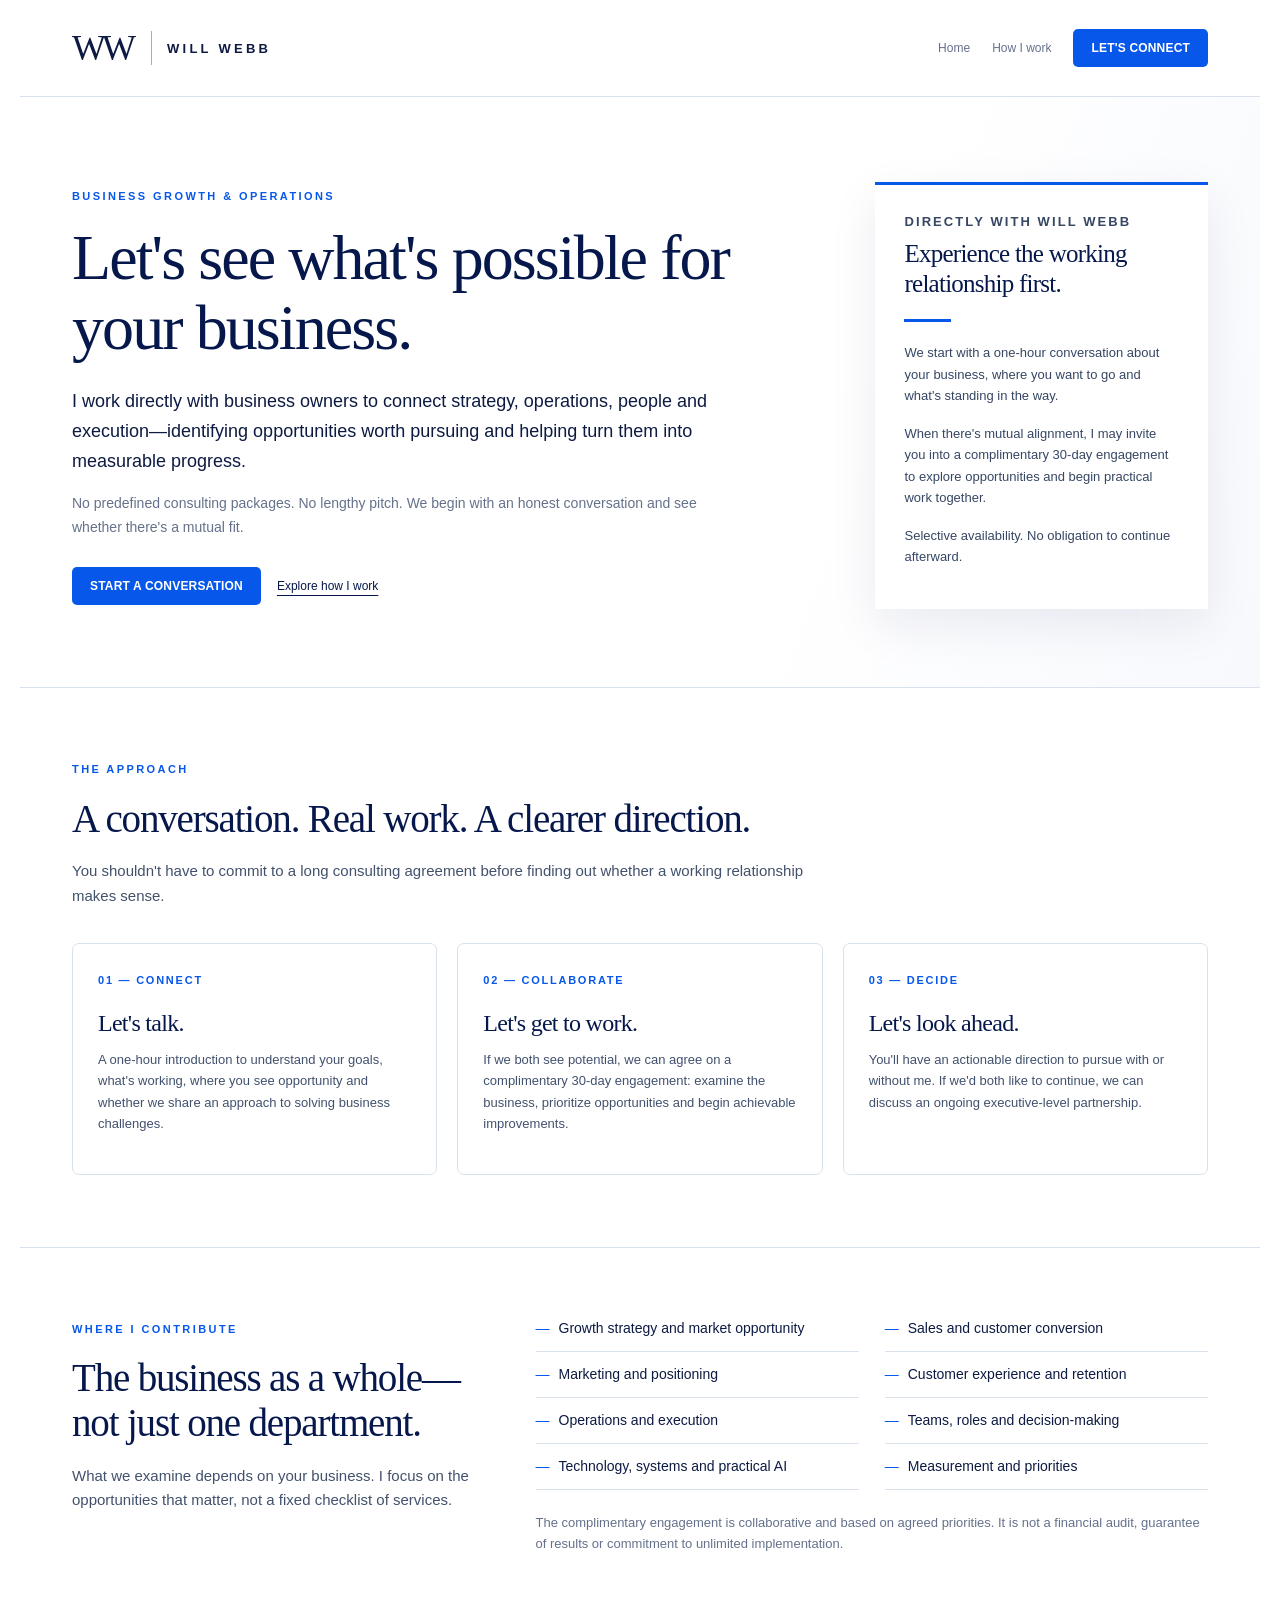
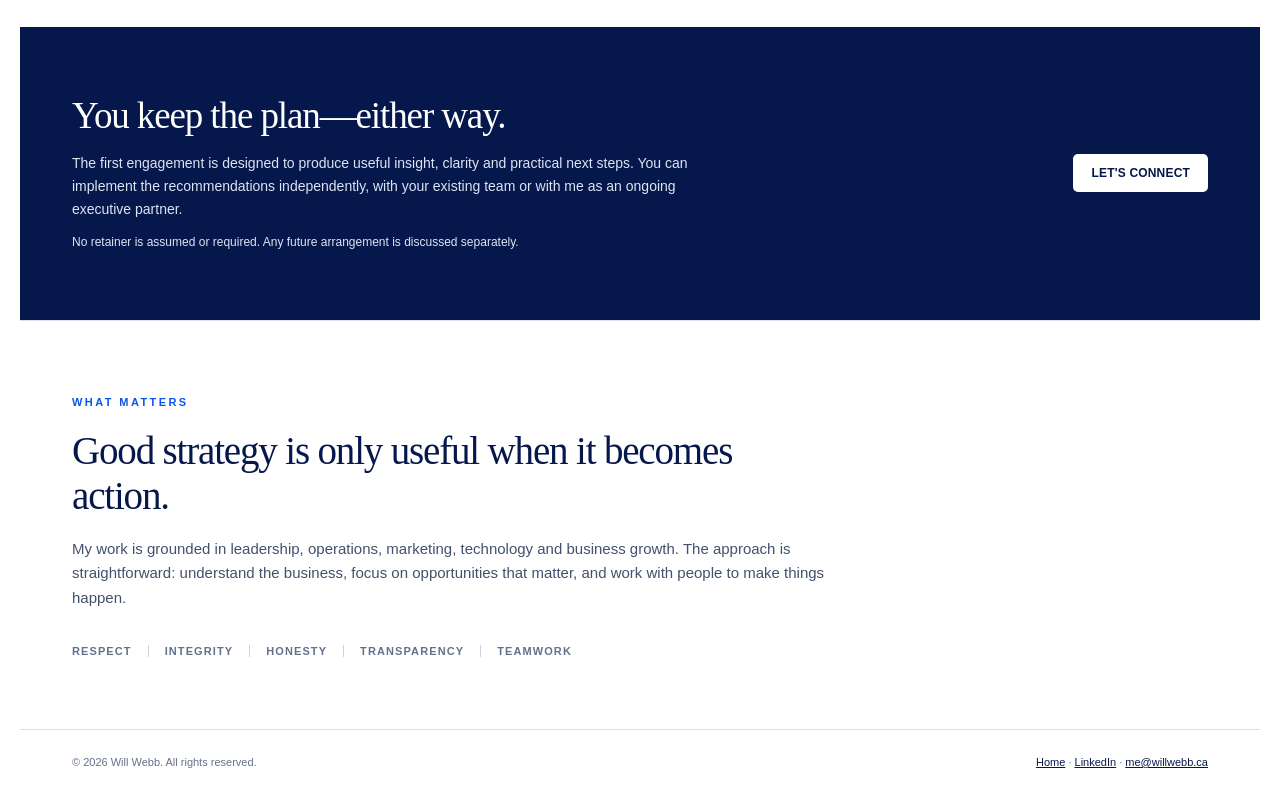
==== work-together/index.html @ a10a7e1a "Draft executive growth engagement landing page" ====
<!doctype html>
<html lang="en-CA">
<head>
<meta charset="utf-8"><meta name="viewport" content="width=device-width,initial-scale=1">
<title>Work Together | Will Webb — Business Growth & Operations</title>
<meta name="description" content="Work directly with Will Webb on business growth, operations and execution. Begin with a conversation; where there's mutual fit, explore a complimentary 30-day working engagement.">
<link rel="canonical" href="https://www.willwebb.ca/work-together/">
<link rel="icon" href="../favicon.svg" type="image/svg+xml">
<meta name="robots" content="index,follow">
<meta property="og:type" content="website"><meta property="og:title" content="Work Together | Will Webb">
<meta property="og:description" content="A conversation first. Real work next. No preset packages or obligation to continue.">
<meta property="og:url" content="https://www.willwebb.ca/work-together/">
<style>
:root{--navy:#06184b;--blue:#0757ea;--text:#0d1a42;--muted:#65718b;--line:#d9e1ec;--pale:#f4f7fc}
*{box-sizing:border-box}html{scroll-behavior:smooth}body{margin:0;background:#fff;color:var(--text);font-family:Arial,Helvetica,sans-serif;-webkit-font-smoothing:antialiased}a{color:inherit}h1,h2,h3{font-family:Georgia,'Times New Roman',serif;font-weight:400;color:var(--navy);letter-spacing:-.03em;margin:0}p{margin:0;line-height:1.65}.page{max-width:1240px;margin:auto}header{padding:29px 52px;border-bottom:1px solid var(--line);display:flex;align-items:center;justify-content:space-between;gap:20px}.identity{display:flex;gap:15px;align-items:center;text-decoration:none}.monogram{font:400 36px/1 Georgia,serif;letter-spacing:-.11em;padding-right:4px}.bar{width:1px;height:34px;background:#a1adc0}.brand{font-size:13px;font-weight:700;letter-spacing:.25em}.nav{display:flex;gap:22px;align-items:center}.nav a{text-decoration:none;color:var(--muted);font-size:12px}.nav a:hover{color:var(--blue)}.top-cta,.btn{display:inline-flex;justify-content:center;align-items:center;background:var(--blue);color:#fff!important;padding:12px 18px;border-radius:5px;text-decoration:none!important;font-size:12px;font-weight:700;letter-spacing:.015em;transition:background .2s}.btn:hover,.top-cta:hover{background:#0644b9}
.hero{padding:85px 52px 78px;display:grid;grid-template-columns:minmax(0,1.5fr) minmax(250px,.68fr);gap:70px;align-items:center;min-height:530px;background:linear-gradient(110deg,#fff 0%,#fff 64%,#f7f9fd 100%)}.eyebrow{font-size:11px;color:var(--blue);text-transform:uppercase;letter-spacing:.22em;font-weight:700;margin-bottom:18px}.hero h1{font-size:clamp(40px,5vw,64px);line-height:1.09;max-width:700px}.lead{font-size:18px;max-width:660px;margin-top:25px}.sublead{font-size:14px;max-width:650px;margin-top:16px;color:var(--muted)}.actions{margin-top:28px;display:flex;gap:16px;align-items:center;flex-wrap:wrap}.secondary{font-size:12px;text-decoration:underline;text-underline-offset:5px;color:var(--navy)}.hero-aside{border-top:3px solid var(--blue);padding:26px 29px;background:#fff;box-shadow:0 16px 46px rgba(6,24,75,.08)}.hero-aside h2{font-size:25px;line-height:1.2;margin-bottom:15px}.hero-aside p{font-size:13px;color:#364663;margin:0 0 16px}.aside-label{font-size:10px;letter-spacing:.16em;text-transform:uppercase;color:var(--muted);font-weight:700;margin:0 0 7px!important}.rule{width:47px;height:3px;background:var(--blue);margin:20px 0}.section{padding:72px 52px;border-top:1px solid var(--line)}.section h2{font-size:39px;line-height:1.15;max-width:740px}.section-intro{margin:18px 0 34px;max-width:770px;font-size:15px;color:#42516c}.three{display:grid;grid-template-columns:repeat(3,minmax(0,1fr));gap:20px}.step{padding:26px 25px 28px;border:1px solid var(--line);border-radius:7px;min-height:232px}.step-num{font-size:11px;color:var(--blue);font-weight:700;letter-spacing:.16em}.step h3{font-size:24px;margin:22px 0 12px}.step p{font-size:13px;color:#41516e}.work{display:grid;grid-template-columns:minmax(0,.75fr) minmax(0,1.25fr);gap:60px;align-items:start}.work ul{margin:0;padding:0;list-style:none;display:grid;grid-template-columns:1fr 1fr;gap:14px 26px}.work li{padding:0 0 15px;border-bottom:1px solid var(--line);font-size:14px}.work li:before{content:'—';color:var(--blue);margin-right:9px}.note{font-size:13px;color:var(--muted);margin-top:22px}.band{background:var(--navy);color:#fff;padding:67px 52px;display:grid;grid-template-columns:1.2fr .8fr;gap:55px;align-items:center}.band h2{color:#fff;font-size:37px;margin-bottom:15px}.band p{color:#dce4f5;font-size:14px}.band .btn{justify-self:end;background:#fff;color:var(--navy)!important}.small{font-size:12px!important;margin-top:12px}.values{display:flex;gap:16px;flex-wrap:wrap;margin-top:32px;color:#63718b;font-size:11px;font-weight:700;letter-spacing:.1em;text-transform:uppercase}.values span{border-right:1px solid #cad2e1;padding-right:16px}.values span:last-child{border:0;padding:0}.footer{border-top:1px solid var(--line);padding:26px 52px;color:var(--muted);font-size:11px;display:flex;align-items:center;justify-content:space-between;gap:20px}.footer a{color:var(--navy)}.fine{font-size:12px;color:var(--muted);max-width:740px;margin-top:15px}.print{display:none}
@media(max-width:850px){header{padding:23px 6%}.hero,.section,.band{padding-left:6%;padding-right:6%}.hero{grid-template-columns:1fr;gap:36px;min-height:0;padding-top:62px;padding-bottom:55px}.hero-aside{max-width:540px}.three{grid-template-columns:1fr}.step{min-height:unset}.work,.band{grid-template-columns:1fr;gap:25px}.band .btn{justify-self:start}}
@media(max-width:550px){header{flex-wrap:wrap}.brand{font-size:11px}.nav{width:100%;justify-content:space-between}.nav a{font-size:11px}.top-cta{padding:10px 12px}.hero h1{font-size:42px}.lead{font-size:16px}.section h2{font-size:33px}.work ul{grid-template-columns:1fr}.footer{padding:24px 6%;display:block;line-height:2}.values{gap:10px}.values span{padding-right:10px}}
@media(prefers-reduced-motion:reduce){html{scroll-behavior:auto}*{transition:none!important}}
</style>
</head>
<body><div class="page">
<header><a class="identity" href="../" aria-label="Will Webb home"><span class="monogram">WW</span><span class="bar"></span><span class="brand">WILL WEBB</span></a><nav class="nav"><a href="../">Home</a><a href="#approach">How I work</a><a class="top-cta" href="mailto:me@willwebb.ca?subject=Introduction%20-%20Business%20Growth%20%26%20Operations">LET'S CONNECT</a></nav></header>
<main>
<section class="hero">
<div><p class="eyebrow">Business growth &amp; operations</p><h1>Let's see what's possible for your business.</h1><p class="lead">I work directly with business owners to connect strategy, operations, people and execution—identifying opportunities worth pursuing and helping turn them into measurable progress.</p><p class="sublead">No predefined consulting packages. No lengthy pitch. We begin with an honest conversation and see whether there's a mutual fit.</p><div class="actions"><a class="btn" href="mailto:me@willwebb.ca?subject=Introduction%20-%20Business%20Growth%20%26%20Operations">START A CONVERSATION</a><a class="secondary" href="#approach">Explore how I work</a></div></div>
<aside class="hero-aside"><p class="aside-label">Directly with Will Webb</p><h2>Experience the working relationship first.</h2><div class="rule"></div><p>We start with a one-hour conversation about your business, where you want to go and what's standing in the way.</p><p>When there's mutual alignment, I may invite you into a complimentary 30-day engagement to explore opportunities and begin practical work together.</p><p class="fine">Selective availability. No obligation to continue afterward.</p></aside>
</section>
<section class="section" id="approach"><p class="eyebrow">The approach</p><h2>A conversation. Real work. A clearer direction.</h2><p class="section-intro">You shouldn't have to commit to a long consulting agreement before finding out whether a working relationship makes sense.</p><div class="three"><article class="step"><span class="step-num">01 — CONNECT</span><h3>Let's talk.</h3><p>A one-hour introduction to understand your goals, what's working, where you see opportunity and whether we share an approach to solving business challenges.</p></article><article class="step"><span class="step-num">02 — COLLABORATE</span><h3>Let's get to work.</h3><p>If we both see potential, we can agree on a complimentary 30-day engagement: examine the business, prioritize opportunities and begin achievable improvements.</p></article><article class="step"><span class="step-num">03 — DECIDE</span><h3>Let's look ahead.</h3><p>You'll have an actionable direction to pursue with or without me. If we'd both like to continue, we can discuss an ongoing executive-level partnership.</p></article></div></section>
<section class="section work" id="scope"><div><p class="eyebrow">Where I contribute</p><h2>The business as a whole—not just one department.</h2><p class="section-intro">What we examine depends on your business. I focus on the opportunities that matter, not a fixed checklist of services.</p></div><div><ul><li>Growth strategy and market opportunity</li><li>Sales and customer conversion</li><li>Marketing and positioning</li><li>Customer experience and retention</li><li>Operations and execution</li><li>Teams, roles and decision-making</li><li>Technology, systems and practical AI</li><li>Measurement and priorities</li></ul><p class="note">The complimentary engagement is collaborative and based on agreed priorities. It is not a financial audit, guarantee of results or commitment to unlimited implementation.</p></div></section>
<section class="band"><div><h2>You keep the plan—either way.</h2><p>The first engagement is designed to produce useful insight, clarity and practical next steps. You can implement the recommendations independently, with your existing team or with me as an ongoing executive partner.</p><p class="small">No retainer is assumed or required. Any future arrangement is discussed separately.</p></div><a class="btn" href="mailto:me@willwebb.ca?subject=Let's%20Connect%20-%20Will%20Webb">LET'S CONNECT</a></section>
<section class="section"><p class="eyebrow">What matters</p><h2>Good strategy is only useful when it becomes action.</h2><p class="section-intro">My work is grounded in leadership, operations, marketing, technology and business growth. The approach is straightforward: understand the business, focus on opportunities that matter, and work with people to make things happen.</p><div class="values"><span>Respect</span><span>Integrity</span><span>Honesty</span><span>Transparency</span><span>Teamwork</span></div></section>
</main><footer class="footer"><span>© 2026 Will Webb. All rights reserved.</span><span><a href="../">Home</a> · <a href="https://www.linkedin.com/in/wwebb/" target="_blank" rel="noopener noreferrer">LinkedIn</a> · <a href="mailto:me@willwebb.ca">me@willwebb.ca</a></span></footer>
</div></body></html>
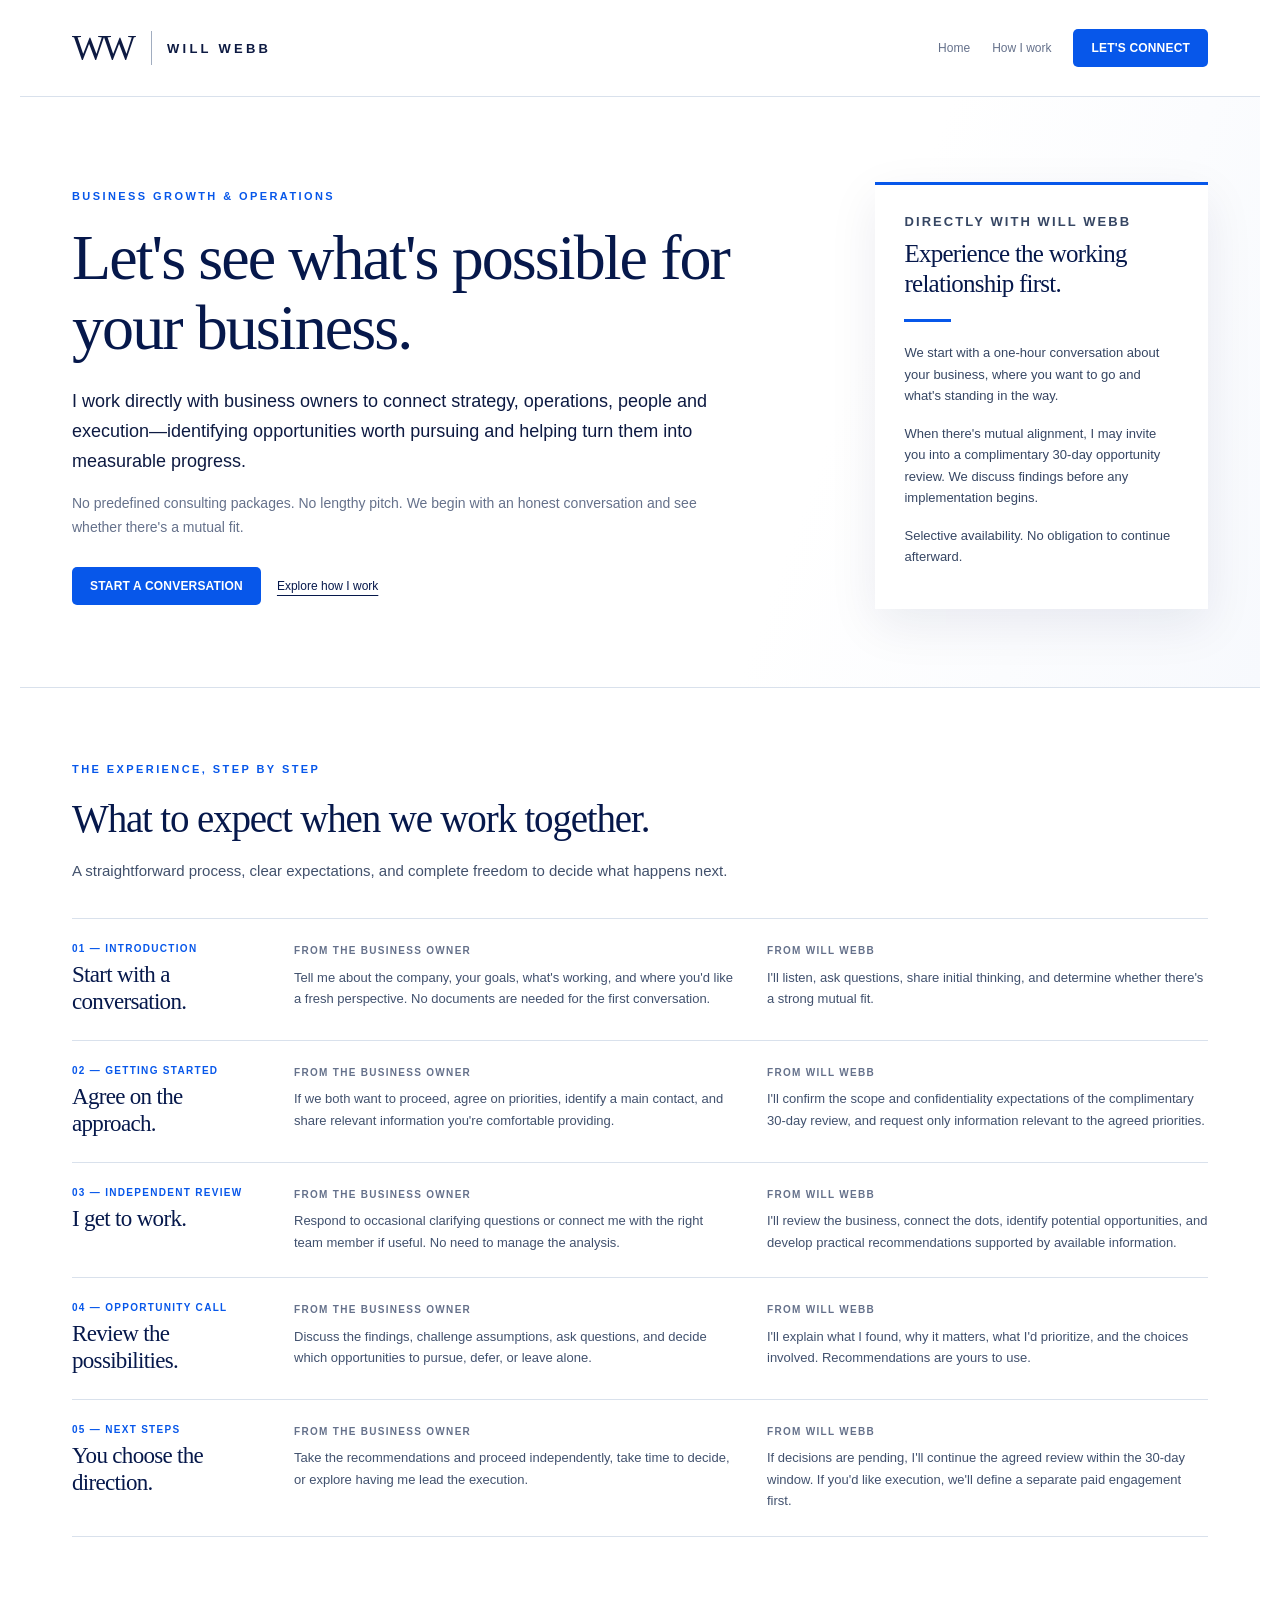
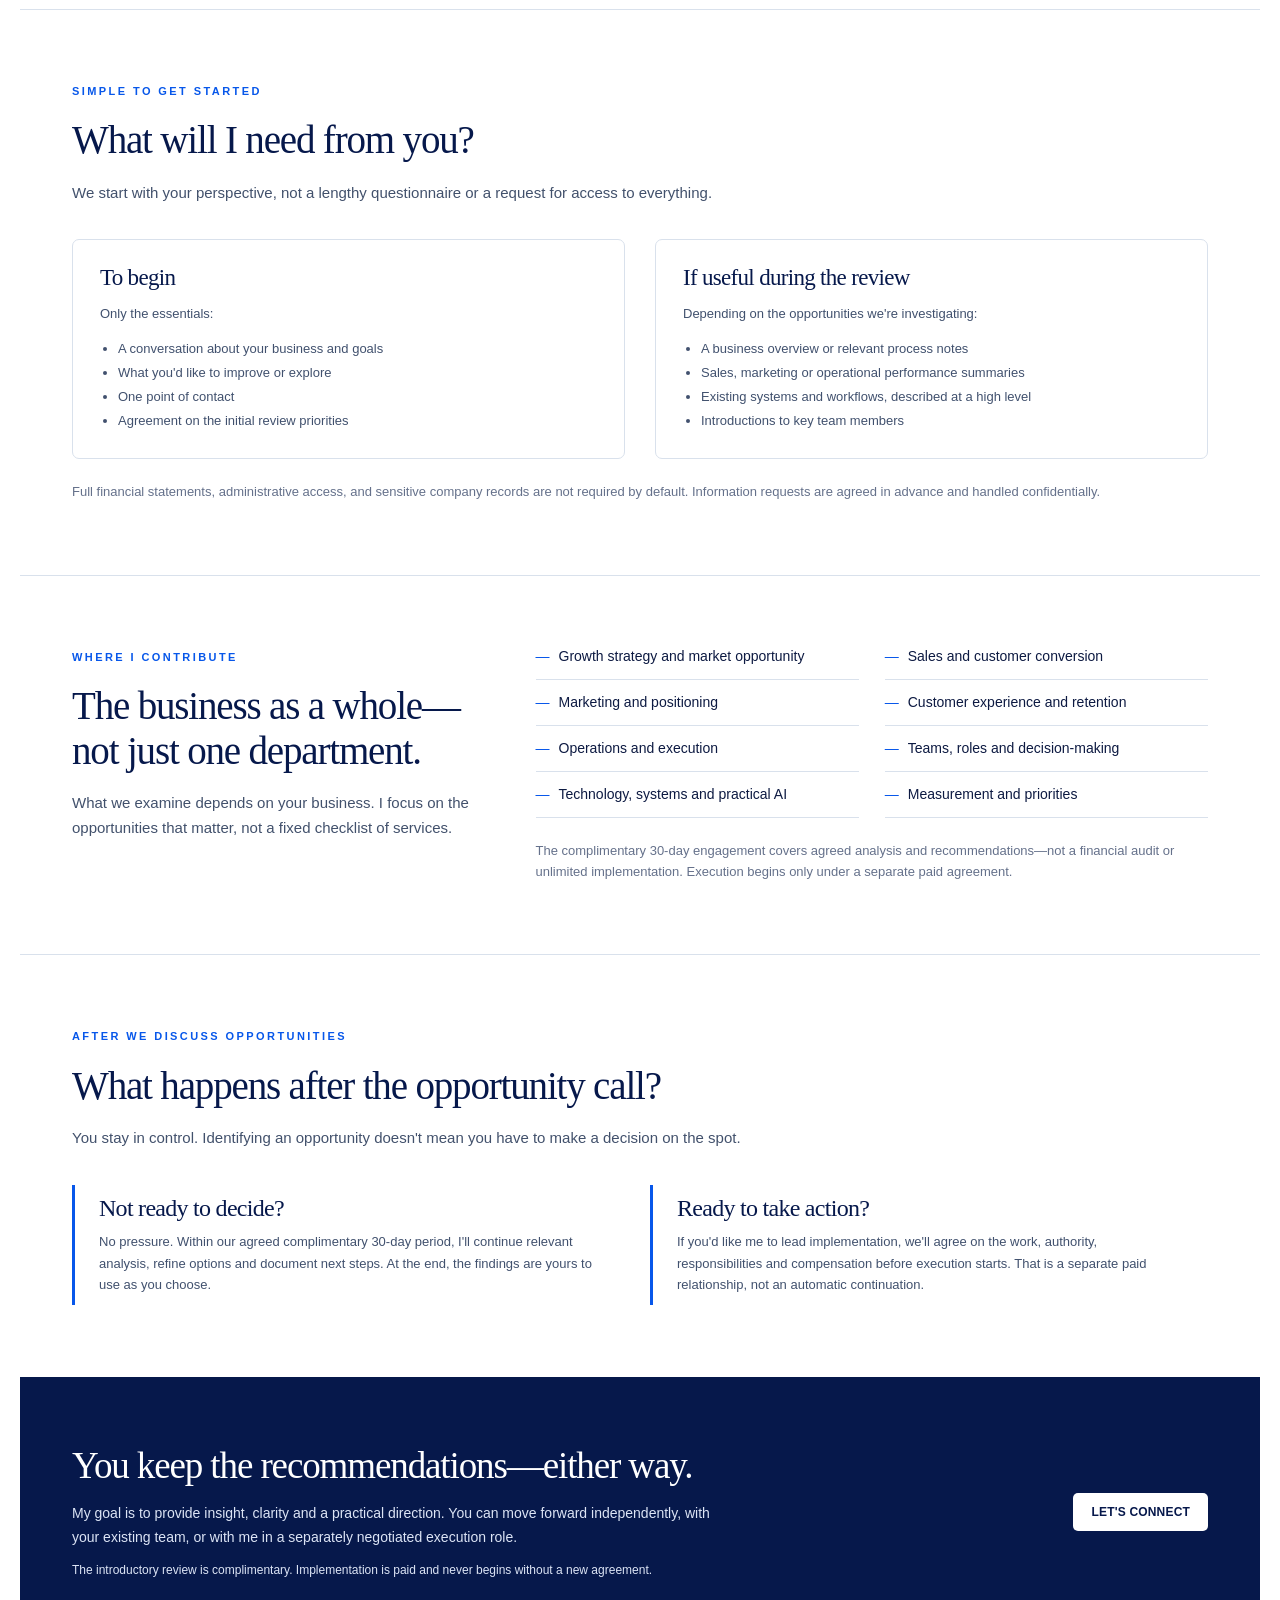
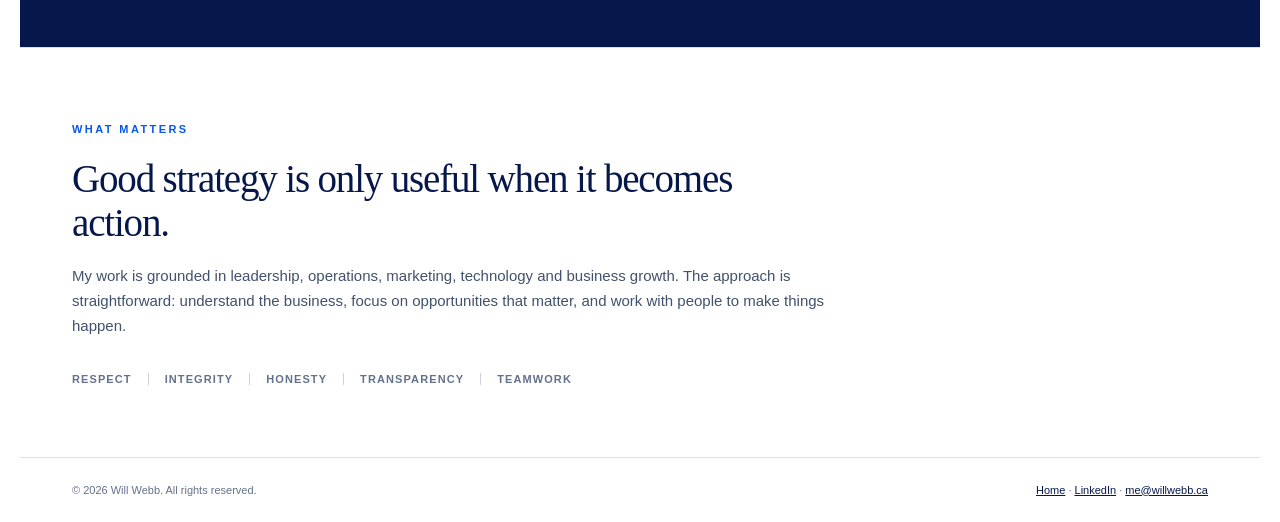
==== commit d76fc107: "Clarify owner onboarding, opportunity review, and paid execution boundary" ====
--- a/work-together/index.html
+++ b/work-together/index.html
@@ -17,6 +17,25 @@
 @media(max-width:850px){header{padding:23px 6%}.hero,.section,.band{padding-left:6%;padding-right:6%}.hero{grid-template-columns:1fr;gap:36px;min-height:0;padding-top:62px;padding-bottom:55px}.hero-aside{max-width:540px}.three{grid-template-columns:1fr}.step{min-height:unset}.work,.band{grid-template-columns:1fr;gap:25px}.band .btn{justify-self:start}}
 @media(max-width:550px){header{flex-wrap:wrap}.brand{font-size:11px}.nav{width:100%;justify-content:space-between}.nav a{font-size:11px}.top-cta{padding:10px 12px}.hero h1{font-size:42px}.lead{font-size:16px}.section h2{font-size:33px}.work ul{grid-template-columns:1fr}.footer{padding:24px 6%;display:block;line-height:2}.values{gap:10px}.values span{padding-right:10px}}
 @media(prefers-reduced-motion:reduce){html{scroll-behavior:auto}*{transition:none!important}}
+
+/* Explicit owner / operator working process */
+.process{border-top:1px solid var(--line)}
+.process-row{display:grid;grid-template-columns:190px minmax(0,1fr) minmax(0,1fr);gap:32px;padding:24px 0;border-bottom:1px solid var(--line);align-items:start}
+.process-label{font-size:10px;color:var(--blue);letter-spacing:.13em;font-weight:700}
+.process-label h3{font-size:23px;margin-top:8px;line-height:1.17}
+.process-col .cap{font-size:10px;letter-spacing:.13em;color:var(--muted);font-weight:700;margin:0 0 7px}
+.process-col p{font-size:13px;color:#41516e}
+.info-grid{display:grid;grid-template-columns:1fr 1fr;gap:30px}
+.info-box{border:1px solid var(--line);border-radius:7px;padding:25px 27px}
+.info-box h3{font-size:23px;margin-bottom:12px}
+.info-box p{font-size:13px;color:#41516e}
+.info-box ul{padding-left:18px;margin:12px 0 0;font-size:13px;line-height:1.85;color:#41516e}
+.next-grid{display:grid;grid-template-columns:1fr 1fr;gap:20px;margin-top:25px}
+.next-tile{border-left:3px solid var(--blue);padding:10px 24px}
+.next-tile h3{font-size:24px;margin-bottom:9px}
+.next-tile p{font-size:13px;color:#41516e}
+@media(max-width:850px){.process-row{grid-template-columns:150px 1fr 1fr;gap:18px}.info-grid,.next-grid{grid-template-columns:1fr}}
+@media(max-width:550px){.process-row{grid-template-columns:1fr;gap:10px}.process-label h3{margin-top:4px}}
 </style>
 </head>
 <body><div class="page">
@@ -24,11 +43,22 @@
 <main>
 <section class="hero">
 <div><p class="eyebrow">Business growth &amp; operations</p><h1>Let's see what's possible for your business.</h1><p class="lead">I work directly with business owners to connect strategy, operations, people and execution—identifying opportunities worth pursuing and helping turn them into measurable progress.</p><p class="sublead">No predefined consulting packages. No lengthy pitch. We begin with an honest conversation and see whether there's a mutual fit.</p><div class="actions"><a class="btn" href="mailto:me@willwebb.ca?subject=Introduction%20-%20Business%20Growth%20%26%20Operations">START A CONVERSATION</a><a class="secondary" href="#approach">Explore how I work</a></div></div>
-<aside class="hero-aside"><p class="aside-label">Directly with Will Webb</p><h2>Experience the working relationship first.</h2><div class="rule"></div><p>We start with a one-hour conversation about your business, where you want to go and what's standing in the way.</p><p>When there's mutual alignment, I may invite you into a complimentary 30-day engagement to explore opportunities and begin practical work together.</p><p class="fine">Selective availability. No obligation to continue afterward.</p></aside>
+<aside class="hero-aside"><p class="aside-label">Directly with Will Webb</p><h2>Experience the working relationship first.</h2><div class="rule"></div><p>We start with a one-hour conversation about your business, where you want to go and what's standing in the way.</p><p>When there's mutual alignment, I may invite you into a complimentary 30-day opportunity review. We discuss findings before any implementation begins.</p><p class="fine">Selective availability. No obligation to continue afterward.</p></aside>
 </section>
-<section class="section" id="approach"><p class="eyebrow">The approach</p><h2>A conversation. Real work. A clearer direction.</h2><p class="section-intro">You shouldn't have to commit to a long consulting agreement before finding out whether a working relationship makes sense.</p><div class="three"><article class="step"><span class="step-num">01 — CONNECT</span><h3>Let's talk.</h3><p>A one-hour introduction to understand your goals, what's working, where you see opportunity and whether we share an approach to solving business challenges.</p></article><article class="step"><span class="step-num">02 — COLLABORATE</span><h3>Let's get to work.</h3><p>If we both see potential, we can agree on a complimentary 30-day engagement: examine the business, prioritize opportunities and begin achievable improvements.</p></article><article class="step"><span class="step-num">03 — DECIDE</span><h3>Let's look ahead.</h3><p>You'll have an actionable direction to pursue with or without me. If we'd both like to continue, we can discuss an ongoing executive-level partnership.</p></article></div></section>
-<section class="section work" id="scope"><div><p class="eyebrow">Where I contribute</p><h2>The business as a whole—not just one department.</h2><p class="section-intro">What we examine depends on your business. I focus on the opportunities that matter, not a fixed checklist of services.</p></div><div><ul><li>Growth strategy and market opportunity</li><li>Sales and customer conversion</li><li>Marketing and positioning</li><li>Customer experience and retention</li><li>Operations and execution</li><li>Teams, roles and decision-making</li><li>Technology, systems and practical AI</li><li>Measurement and priorities</li></ul><p class="note">The complimentary engagement is collaborative and based on agreed priorities. It is not a financial audit, guarantee of results or commitment to unlimited implementation.</p></div></section>
-<section class="band"><div><h2>You keep the plan—either way.</h2><p>The first engagement is designed to produce useful insight, clarity and practical next steps. You can implement the recommendations independently, with your existing team or with me as an ongoing executive partner.</p><p class="small">No retainer is assumed or required. Any future arrangement is discussed separately.</p></div><a class="btn" href="mailto:me@willwebb.ca?subject=Let's%20Connect%20-%20Will%20Webb">LET'S CONNECT</a></section>
+
+<section class="section" id="approach"><p class="eyebrow">The experience, step by step</p><h2>What to expect when we work together.</h2><p class="section-intro">A straightforward process, clear expectations, and complete freedom to decide what happens next.</p>
+<div class="process">
+<div class="process-row"><div class="process-label">01 — INTRODUCTION<h3>Start with a conversation.</h3></div><div class="process-col"><p class="cap">FROM THE BUSINESS OWNER</p><p>Tell me about the company, your goals, what's working, and where you'd like a fresh perspective. No documents are needed for the first conversation.</p></div><div class="process-col"><p class="cap">FROM WILL WEBB</p><p>I'll listen, ask questions, share initial thinking, and determine whether there's a strong mutual fit.</p></div></div>
+<div class="process-row"><div class="process-label">02 — GETTING STARTED<h3>Agree on the approach.</h3></div><div class="process-col"><p class="cap">FROM THE BUSINESS OWNER</p><p>If we both want to proceed, agree on priorities, identify a main contact, and share relevant information you're comfortable providing.</p></div><div class="process-col"><p class="cap">FROM WILL WEBB</p><p>I'll confirm the scope and confidentiality expectations of the complimentary 30-day review, and request only information relevant to the agreed priorities.</p></div></div>
+<div class="process-row"><div class="process-label">03 — INDEPENDENT REVIEW<h3>I get to work.</h3></div><div class="process-col"><p class="cap">FROM THE BUSINESS OWNER</p><p>Respond to occasional clarifying questions or connect me with the right team member if useful. No need to manage the analysis.</p></div><div class="process-col"><p class="cap">FROM WILL WEBB</p><p>I'll review the business, connect the dots, identify potential opportunities, and develop practical recommendations supported by available information.</p></div></div>
+<div class="process-row"><div class="process-label">04 — OPPORTUNITY CALL<h3>Review the possibilities.</h3></div><div class="process-col"><p class="cap">FROM THE BUSINESS OWNER</p><p>Discuss the findings, challenge assumptions, ask questions, and decide which opportunities to pursue, defer, or leave alone.</p></div><div class="process-col"><p class="cap">FROM WILL WEBB</p><p>I'll explain what I found, why it matters, what I'd prioritize, and the choices involved. Recommendations are yours to use.</p></div></div>
+<div class="process-row"><div class="process-label">05 — NEXT STEPS<h3>You choose the direction.</h3></div><div class="process-col"><p class="cap">FROM THE BUSINESS OWNER</p><p>Take the recommendations and proceed independently, take time to decide, or explore having me lead the execution.</p></div><div class="process-col"><p class="cap">FROM WILL WEBB</p><p>If decisions are pending, I'll continue the agreed review within the 30-day window. If you'd like execution, we'll define a separate paid engagement first.</p></div></div>
+</div></section>
+<section class="section" id="information"><p class="eyebrow">Simple to get started</p><h2>What will I need from you?</h2><p class="section-intro">We start with your perspective, not a lengthy questionnaire or a request for access to everything.</p><div class="info-grid"><div class="info-box"><h3>To begin</h3><p>Only the essentials:</p><ul><li>A conversation about your business and goals</li><li>What you'd like to improve or explore</li><li>One point of contact</li><li>Agreement on the initial review priorities</li></ul></div><div class="info-box"><h3>If useful during the review</h3><p>Depending on the opportunities we're investigating:</p><ul><li>A business overview or relevant process notes</li><li>Sales, marketing or operational performance summaries</li><li>Existing systems and workflows, described at a high level</li><li>Introductions to key team members</li></ul></div></div><p class="note">Full financial statements, administrative access, and sensitive company records are not required by default. Information requests are agreed in advance and handled confidentially.</p></section>
+<section class="section work" id="scope"><div><p class="eyebrow">Where I contribute</p><h2>The business as a whole—not just one department.</h2><p class="section-intro">What we examine depends on your business. I focus on the opportunities that matter, not a fixed checklist of services.</p></div><div><ul><li>Growth strategy and market opportunity</li><li>Sales and customer conversion</li><li>Marketing and positioning</li><li>Customer experience and retention</li><li>Operations and execution</li><li>Teams, roles and decision-making</li><li>Technology, systems and practical AI</li><li>Measurement and priorities</li></ul><p class="note">The complimentary 30-day engagement covers agreed analysis and recommendations—not a financial audit or unlimited implementation. Execution begins only under a separate paid agreement.</p></div></section>
+
+<section class="section"><p class="eyebrow">After we discuss opportunities</p><h2>What happens after the opportunity call?</h2><p class="section-intro">You stay in control. Identifying an opportunity doesn't mean you have to make a decision on the spot.</p><div class="next-grid"><div class="next-tile"><h3>Not ready to decide?</h3><p>No pressure. Within our agreed complimentary 30-day period, I'll continue relevant analysis, refine options and document next steps. At the end, the findings are yours to use as you choose.</p></div><div class="next-tile"><h3>Ready to take action?</h3><p>If you'd like me to lead implementation, we'll agree on the work, authority, responsibilities and compensation before execution starts. That is a separate paid relationship, not an automatic continuation.</p></div></div></section>
+<section class="band"><div><h2>You keep the recommendations—either way.</h2><p>My goal is to provide insight, clarity and a practical direction. You can move forward independently, with your existing team, or with me in a separately negotiated execution role.</p><p class="small">The introductory review is complimentary. Implementation is paid and never begins without a new agreement.</p></div><a class="btn" href="mailto:me@willwebb.ca?subject=Let's%20Connect%20-%20Will%20Webb">LET'S CONNECT</a></section>
 <section class="section"><p class="eyebrow">What matters</p><h2>Good strategy is only useful when it becomes action.</h2><p class="section-intro">My work is grounded in leadership, operations, marketing, technology and business growth. The approach is straightforward: understand the business, focus on opportunities that matter, and work with people to make things happen.</p><div class="values"><span>Respect</span><span>Integrity</span><span>Honesty</span><span>Transparency</span><span>Teamwork</span></div></section>
 </main><footer class="footer"><span>© 2026 Will Webb. All rights reserved.</span><span><a href="../">Home</a> · <a href="https://www.linkedin.com/in/wwebb/" target="_blank" rel="noopener noreferrer">LinkedIn</a> · <a href="mailto:me@willwebb.ca">me@willwebb.ca</a></span></footer>
 </div></body></html>
